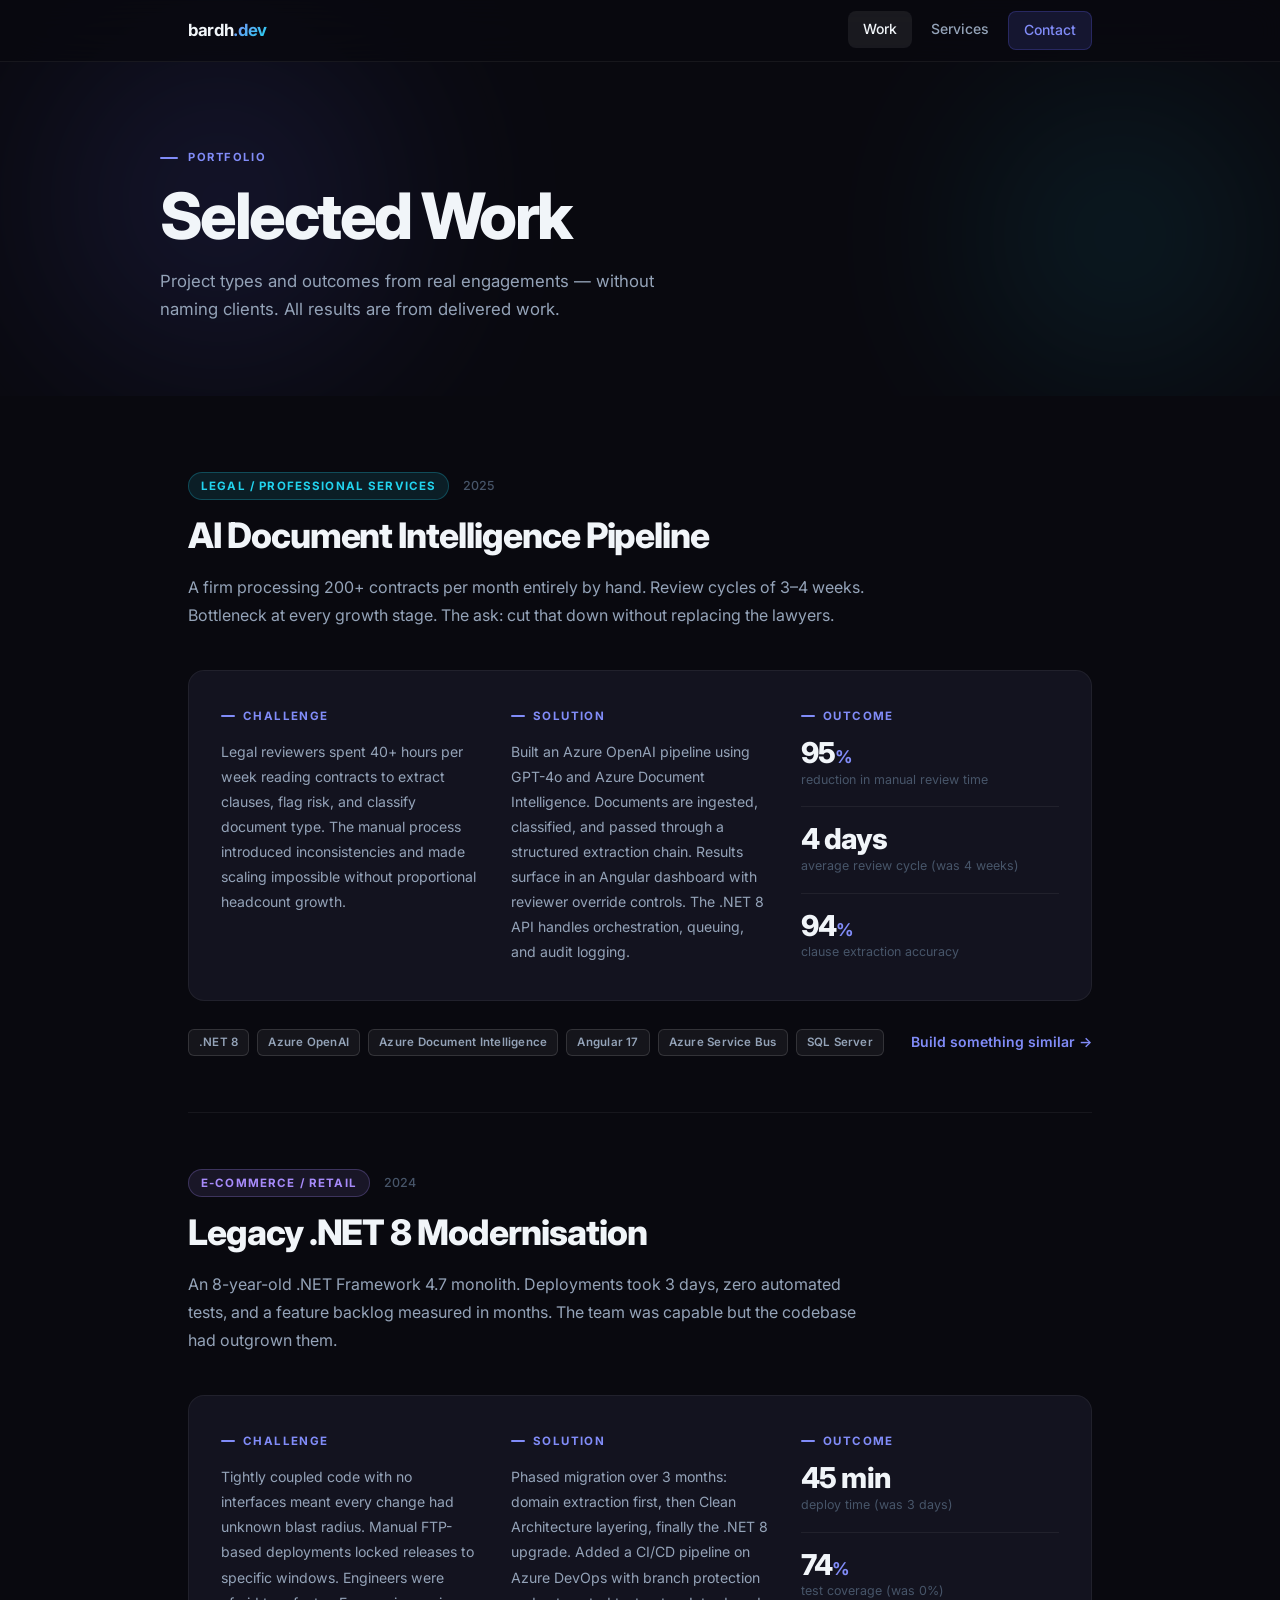
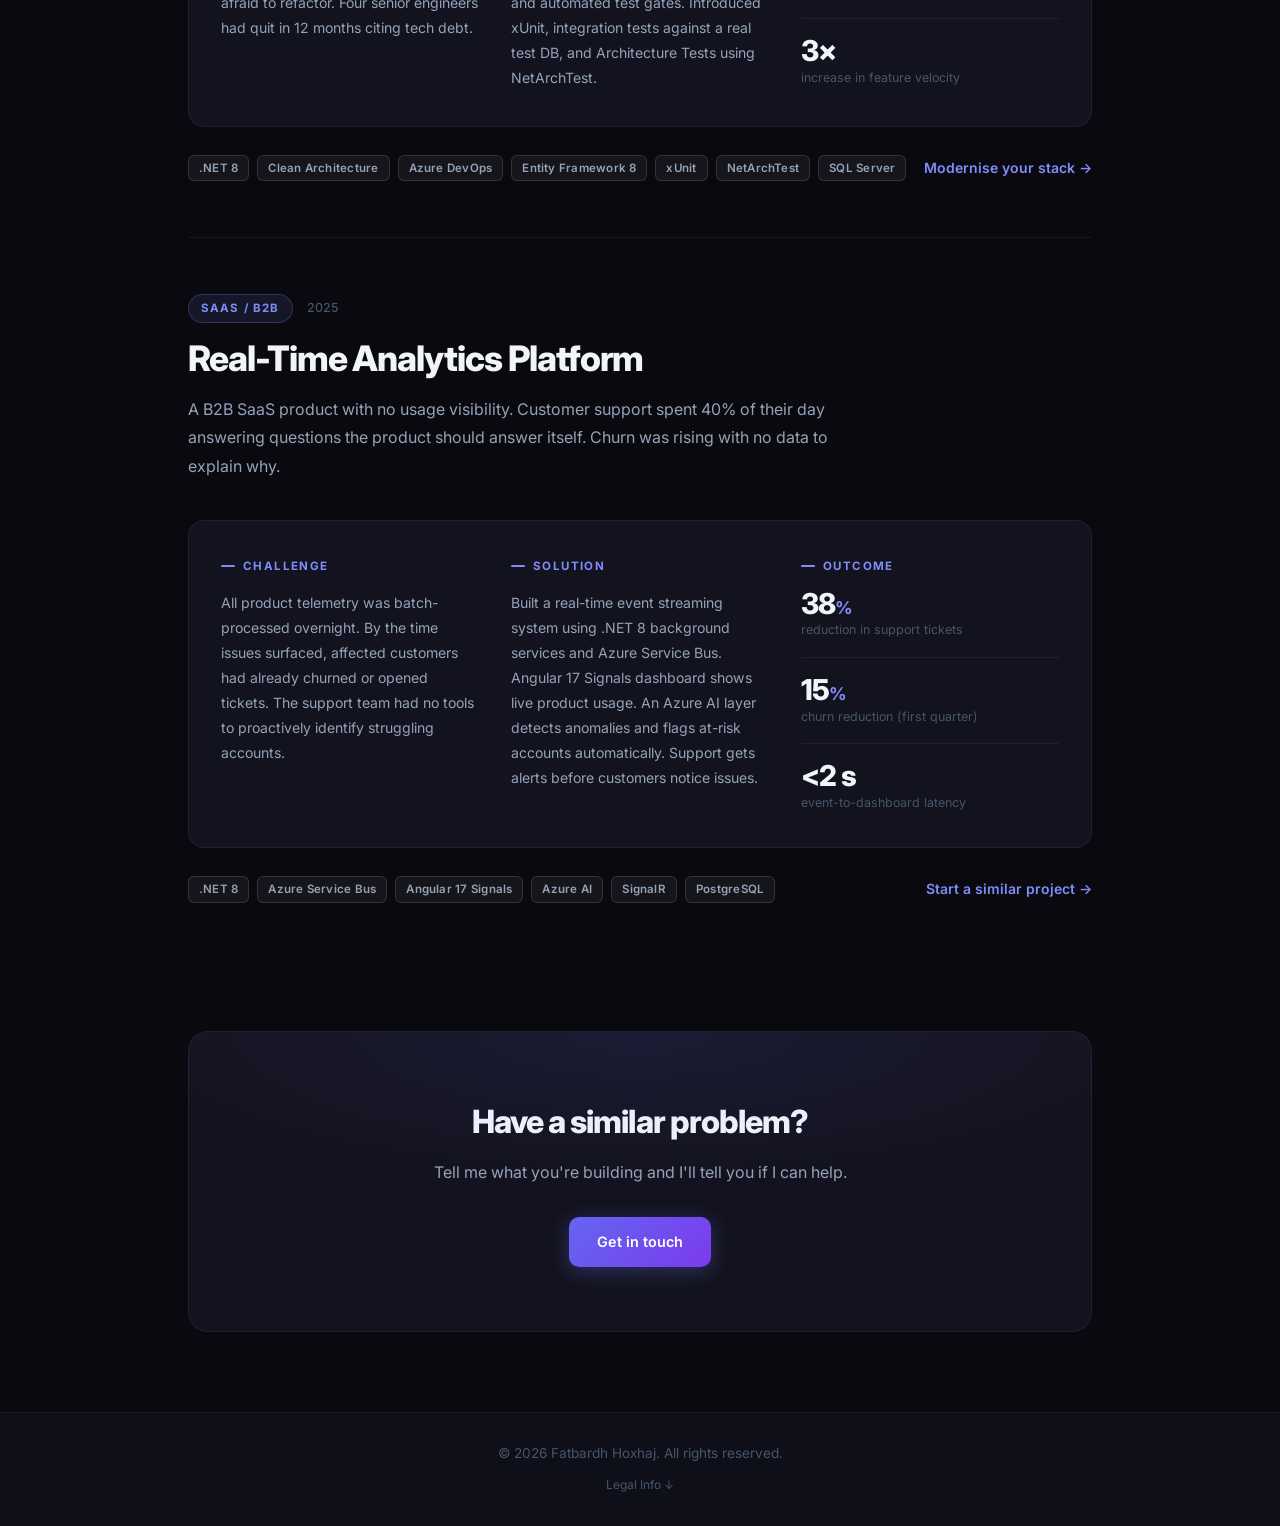
==== work.html @ 4c9f578d "new v" ====
<!DOCTYPE html>
<html lang="en">
<head>
    <meta charset="UTF-8">
    <meta name="viewport" content="width=device-width, initial-scale=1.0">
    <title>Selected Work | Bardh DEV</title>
    <meta name="description" content="Case studies — AI pipelines, .NET modernisation, and real-time analytics platforms built by Bardh Hoxhaj.">
    <link rel="preconnect" href="https://fonts.googleapis.com">
    <link rel="preconnect" href="https://fonts.gstatic.com" crossorigin>
    <link href="https://fonts.googleapis.com/css2?family=Inter:wght@400;500;600;700;800&display=swap" rel="stylesheet">
    <link rel="stylesheet" href="style.css">
    <link rel="stylesheet" href="work.css">
    <link href="https://unpkg.com/aos@2.3.1/dist/aos.css" rel="stylesheet">
</head>
<body>

    <!-- Navigation -->
    <nav>
        <div class="nav-inner">
            <a href="/" class="nav-brand">bardh<span>.dev</span></a>
            <ul>
                <li><a href="work.html" class="nav-active">Work</a></li>
                <li><a href="/#services">Services</a></li>
                <li><a href="/#contact" class="nav-cta">Contact</a></li>
            </ul>
        </div>
    </nav>

    <!-- Page Hero -->
    <header class="work-hero">
        <div class="hero-bg">
            <div class="orb orb-1"></div>
            <div class="orb orb-2"></div>
        </div>
        <div class="work-hero-content" data-aos="fade-up" data-aos-duration="800">
            <div class="section-label">Portfolio</div>
            <h1>Selected Work</h1>
            <p>Project types and outcomes from real engagements — without naming clients. All results are from delivered work.</p>
        </div>
    </header>

    <main class="work-main">

        <!-- Case Study 1: AI Document Intelligence -->
        <article class="case-study" data-aos="fade-up">
            <div class="cs-header">
                <div class="cs-meta">
                    <span class="cs-industry" style="--ind-color:#22d3ee">Legal / Professional Services</span>
                    <span class="cs-year">2025</span>
                </div>
                <h2>AI Document Intelligence Pipeline</h2>
                <p class="cs-intro">A firm processing 200+ contracts per month entirely by hand. Review cycles of 3–4 weeks. Bottleneck at every growth stage. The ask: cut that down without replacing the lawyers.</p>
            </div>

            <div class="cs-cols">
                <div class="cs-col">
                    <h3>Challenge</h3>
                    <p>Legal reviewers spent 40+ hours per week reading contracts to extract clauses, flag risk, and classify document type. The manual process introduced inconsistencies and made scaling impossible without proportional headcount growth.</p>
                </div>
                <div class="cs-col">
                    <h3>Solution</h3>
                    <p>Built an Azure OpenAI pipeline using GPT-4o and Azure Document Intelligence. Documents are ingested, classified, and passed through a structured extraction chain. Results surface in an Angular dashboard with reviewer override controls. The .NET 8 API handles orchestration, queuing, and audit logging.</p>
                </div>
                <div class="cs-col">
                    <h3>Outcome</h3>
                    <ul class="cs-metrics">
                        <li>
                            <span class="metric-num">95<span class="metric-unit">%</span></span>
                            <span class="metric-label">reduction in manual review time</span>
                        </li>
                        <li>
                            <span class="metric-num">4 days</span>
                            <span class="metric-label">average review cycle (was 4 weeks)</span>
                        </li>
                        <li>
                            <span class="metric-num">94<span class="metric-unit">%</span></span>
                            <span class="metric-label">clause extraction accuracy</span>
                        </li>
                    </ul>
                </div>
            </div>

            <div class="cs-footer">
                <div class="cs-stack">
                    <span class="stack-tag">.NET 8</span>
                    <span class="stack-tag">Azure OpenAI</span>
                    <span class="stack-tag">Azure Document Intelligence</span>
                    <span class="stack-tag">Angular 17</span>
                    <span class="stack-tag">Azure Service Bus</span>
                    <span class="stack-tag">SQL Server</span>
                </div>
                <a href="/#contact" class="cs-cta">Build something similar →</a>
            </div>
        </article>

        <div class="cs-divider"></div>

        <!-- Case Study 2: .NET Modernisation -->
        <article class="case-study" data-aos="fade-up">
            <div class="cs-header">
                <div class="cs-meta">
                    <span class="cs-industry" style="--ind-color:#a78bfa">E-commerce / Retail</span>
                    <span class="cs-year">2024</span>
                </div>
                <h2>Legacy .NET 8 Modernisation</h2>
                <p class="cs-intro">An 8-year-old .NET Framework 4.7 monolith. Deployments took 3 days, zero automated tests, and a feature backlog measured in months. The team was capable but the codebase had outgrown them.</p>
            </div>

            <div class="cs-cols">
                <div class="cs-col">
                    <h3>Challenge</h3>
                    <p>Tightly coupled code with no interfaces meant every change had unknown blast radius. Manual FTP-based deployments locked releases to specific windows. Engineers were afraid to refactor. Four senior engineers had quit in 12 months citing tech debt.</p>
                </div>
                <div class="cs-col">
                    <h3>Solution</h3>
                    <p>Phased migration over 3 months: domain extraction first, then Clean Architecture layering, finally the .NET 8 upgrade. Added a CI/CD pipeline on Azure DevOps with branch protection and automated test gates. Introduced xUnit, integration tests against a real test DB, and Architecture Tests using NetArchTest.</p>
                </div>
                <div class="cs-col">
                    <h3>Outcome</h3>
                    <ul class="cs-metrics">
                        <li>
                            <span class="metric-num">45 min</span>
                            <span class="metric-label">deploy time (was 3 days)</span>
                        </li>
                        <li>
                            <span class="metric-num">74<span class="metric-unit">%</span></span>
                            <span class="metric-label">test coverage (was 0%)</span>
                        </li>
                        <li>
                            <span class="metric-num">3×</span>
                            <span class="metric-label">increase in feature velocity</span>
                        </li>
                    </ul>
                </div>
            </div>

            <div class="cs-footer">
                <div class="cs-stack">
                    <span class="stack-tag">.NET 8</span>
                    <span class="stack-tag">Clean Architecture</span>
                    <span class="stack-tag">Azure DevOps</span>
                    <span class="stack-tag">Entity Framework 8</span>
                    <span class="stack-tag">xUnit</span>
                    <span class="stack-tag">NetArchTest</span>
                    <span class="stack-tag">SQL Server</span>
                </div>
                <a href="/#contact" class="cs-cta">Modernise your stack →</a>
            </div>
        </article>

        <div class="cs-divider"></div>

        <!-- Case Study 3: Real-Time Analytics -->
        <article class="case-study" data-aos="fade-up">
            <div class="cs-header">
                <div class="cs-meta">
                    <span class="cs-industry" style="--ind-color:#818cf8">SaaS / B2B</span>
                    <span class="cs-year">2025</span>
                </div>
                <h2>Real-Time Analytics Platform</h2>
                <p class="cs-intro">A B2B SaaS product with no usage visibility. Customer support spent 40% of their day answering questions the product should answer itself. Churn was rising with no data to explain why.</p>
            </div>

            <div class="cs-cols">
                <div class="cs-col">
                    <h3>Challenge</h3>
                    <p>All product telemetry was batch-processed overnight. By the time issues surfaced, affected customers had already churned or opened tickets. The support team had no tools to proactively identify struggling accounts.</p>
                </div>
                <div class="cs-col">
                    <h3>Solution</h3>
                    <p>Built a real-time event streaming system using .NET 8 background services and Azure Service Bus. Angular 17 Signals dashboard shows live product usage. An Azure AI layer detects anomalies and flags at-risk accounts automatically. Support gets alerts before customers notice issues.</p>
                </div>
                <div class="cs-col">
                    <h3>Outcome</h3>
                    <ul class="cs-metrics">
                        <li>
                            <span class="metric-num">38<span class="metric-unit">%</span></span>
                            <span class="metric-label">reduction in support tickets</span>
                        </li>
                        <li>
                            <span class="metric-num">15<span class="metric-unit">%</span></span>
                            <span class="metric-label">churn reduction (first quarter)</span>
                        </li>
                        <li>
                            <span class="metric-num">&lt;2 s</span>
                            <span class="metric-label">event-to-dashboard latency</span>
                        </li>
                    </ul>
                </div>
            </div>

            <div class="cs-footer">
                <div class="cs-stack">
                    <span class="stack-tag">.NET 8</span>
                    <span class="stack-tag">Azure Service Bus</span>
                    <span class="stack-tag">Angular 17 Signals</span>
                    <span class="stack-tag">Azure AI</span>
                    <span class="stack-tag">SignalR</span>
                    <span class="stack-tag">PostgreSQL</span>
                </div>
                <a href="/#contact" class="cs-cta">Start a similar project →</a>
            </div>
        </article>

        <!-- CTA -->
        <div class="work-cta-block" data-aos="fade-up">
            <h2>Have a similar problem?</h2>
            <p>Tell me what you're building and I'll tell you if I can help.</p>
            <a href="/#contact" class="btn btn-primary">Get in touch</a>
        </div>

    </main>

    <!-- Footer -->
    <footer>
        <p>© 2026 Fatbardh Hoxhaj. All rights reserved.</p>
        <details class="legal-details">
            <summary>Legal Info ↓</summary>
            <div class="business-info">
                <p><strong>NIPT:</strong> M61316013C &nbsp;·&nbsp; <strong>Subjekti:</strong> Fatbardh Hoxhaj</p>
                <p>Rruga Prokop Mima, Ndërtesa 45, Shkalla A, Kati 8, Ap. 1A, 1019 Tiranë</p>
                <p><a href="mailto:fatbardh.hoxhaj@outlook.com">fatbardh.hoxhaj@outlook.com</a></p>
            </div>
        </details>
    </footer>

    <button id="backToTop" title="Back to Top">↑</button>

    <script src="https://unpkg.com/aos@2.3.1/dist/aos.js"></script>
    <script>AOS.init({ duration: 750, once: true, offset: 60 });</script>
    <script src="script.js"></script>
</body>
</html>
---- style.css ----
/* ─── Variables ─────────────────────────────────────────────────────────── */
:root {
    --bg:            #09090f;
    --surface:       #0f0f1a;
    --card:          #13131f;
    --card-hover:    #1a1a2e;
    --border:        rgba(255, 255, 255, 0.06);
    --border-hover:  rgba(255, 255, 255, 0.13);

    --accent:        #6366f1;
    --accent-light:  #818cf8;
    --cyan:          #22d3ee;
    --violet:        #a78bfa;
    --green:         #4ade80;

    --text:          #f1f5f9;
    --text-muted:    #94a3b8;
    --text-faint:    #475569;

    --nav-h:         62px;
    --radius:        16px;
    --radius-sm:     10px;
    --max-w:         960px;
}

/* ─── Reset & Base ───────────────────────────────────────────────────────── */
*, *::before, *::after { box-sizing: border-box; margin: 0; padding: 0; }

html { scroll-behavior: smooth; }

body {
    font-family: 'Inter', system-ui, -apple-system, sans-serif;
    background: var(--bg);
    color: var(--text);
    -webkit-font-smoothing: antialiased;
    line-height: 1.6;
}

/* ─── Navigation ─────────────────────────────────────────────────────────── */
nav {
    position: fixed;
    top: 0;
    inset-inline: 0;
    height: var(--nav-h);
    z-index: 1000;
    background: rgba(9, 9, 15, 0.75);
    backdrop-filter: blur(18px);
    -webkit-backdrop-filter: blur(18px);
    border-bottom: 1px solid var(--border);
}

.nav-inner {
    max-width: var(--max-w);
    margin: 0 auto;
    height: 100%;
    padding: 0 28px;
    display: flex;
    align-items: center;
    justify-content: space-between;
}

.nav-brand {
    font-size: 1.05rem;
    font-weight: 700;
    color: var(--text);
    text-decoration: none;
    letter-spacing: -0.02em;
}

.nav-brand span {
    background: linear-gradient(135deg, var(--accent-light), var(--cyan));
    -webkit-background-clip: text;
    -webkit-text-fill-color: transparent;
    background-clip: text;
}

nav ul {
    list-style: none;
    display: flex;
    gap: 4px;
}

nav ul li a {
    color: var(--text-muted);
    text-decoration: none;
    font-size: 0.875rem;
    font-weight: 500;
    padding: 7px 15px;
    border-radius: 8px;
    transition: color 0.2s, background 0.2s;
    display: block;
}

nav ul li a:hover {
    color: var(--text);
    background: rgba(255, 255, 255, 0.07);
}

.nav-cta {
    background: rgba(99, 102, 241, 0.15) !important;
    color: var(--accent-light) !important;
    border: 1px solid rgba(99, 102, 241, 0.25);
}

.nav-cta:hover {
    background: rgba(99, 102, 241, 0.25) !important;
    color: #fff !important;
}

/* ─── Hero ───────────────────────────────────────────────────────────────── */
#hero {
    position: relative;
    min-height: 100vh;
    display: flex;
    flex-direction: column;
    justify-content: center;
    align-items: center;
    text-align: center;
    overflow: hidden;
    padding: 0 24px;
}

.hero-bg {
    position: absolute;
    inset: 0;
    pointer-events: none;
    overflow: hidden;
}

.orb {
    position: absolute;
    border-radius: 50%;
    filter: blur(90px);
    opacity: 0.3;
}

.orb-1 {
    width: 560px;
    height: 560px;
    background: radial-gradient(circle, #6366f1, transparent 65%);
    top: -140px;
    left: -120px;
    animation: floatA 22s ease-in-out infinite;
}

.orb-2 {
    width: 440px;
    height: 440px;
    background: radial-gradient(circle, #22d3ee, transparent 65%);
    bottom: -100px;
    right: -100px;
    animation: floatB 26s ease-in-out infinite;
}

.orb-3 {
    width: 340px;
    height: 340px;
    background: radial-gradient(circle, #a78bfa, transparent 65%);
    top: 50%;
    left: 50%;
    translate: -50% -50%;
    animation: floatC 18s ease-in-out infinite;
}

@keyframes floatA {
    0%, 100% { transform: translate(0, 0); }
    40%       { transform: translate(40px, -50px); }
    70%       { transform: translate(-30px, 30px); }
}

@keyframes floatB {
    0%, 100% { transform: translate(0, 0); }
    35%       { transform: translate(-40px, -30px); }
    70%       { transform: translate(30px, 40px); }
}

@keyframes floatC {
    0%, 100% { transform: translate(-50%, -50%) scale(1); }
    50%       { transform: translate(-50%, -50%) scale(1.15); }
}

/* subtle dot-grid texture over hero */
#hero::after {
    content: '';
    position: absolute;
    inset: 0;
    background-image: radial-gradient(rgba(255,255,255,0.04) 1px, transparent 1px);
    background-size: 28px 28px;
    pointer-events: none;
}

.hero-content {
    position: relative;
    z-index: 2;
    display: flex;
    flex-direction: column;
    align-items: center;
}

.hero-chip {
    display: inline-flex;
    align-items: center;
    gap: 8px;
    background: rgba(99, 102, 241, 0.1);
    border: 1px solid rgba(99, 102, 241, 0.28);
    color: var(--accent-light);
    font-size: 0.78rem;
    font-weight: 600;
    padding: 5px 16px;
    border-radius: 100px;
    margin-bottom: 30px;
    letter-spacing: 0.03em;
    text-transform: uppercase;
}

.chip-dot {
    width: 7px;
    height: 7px;
    background: var(--green);
    border-radius: 50%;
    box-shadow: 0 0 0 3px rgba(74, 222, 128, 0.25);
    animation: pulse-dot 2.5s ease-in-out infinite;
    flex-shrink: 0;
}

@keyframes pulse-dot {
    0%, 100% { box-shadow: 0 0 0 3px rgba(74, 222, 128, 0.25); }
    50%       { box-shadow: 0 0 0 7px rgba(74, 222, 128, 0.08); }
}

#hero h1 {
    font-size: clamp(3rem, 8vw, 5.5rem);
    font-weight: 800;
    line-height: 1.05;
    letter-spacing: -0.04em;
    color: var(--text);
    margin-bottom: 18px;
}

.gradient-text {
    background: linear-gradient(135deg, #818cf8 20%, #22d3ee 60%, #a78bfa 100%);
    -webkit-background-clip: text;
    -webkit-text-fill-color: transparent;
    background-clip: text;
}

.hero-typing {
    font-size: clamp(1.1rem, 3vw, 1.45rem);
    color: var(--text-muted);
    font-weight: 400;
    margin-bottom: 38px;
}

#typing-text {
    color: var(--cyan);
    font-weight: 600;
}

.cursor {
    display: inline-block;
    color: var(--cyan);
    font-weight: 300;
    animation: blink 0.7s step-end infinite;
    margin-left: 1px;
}

@keyframes blink {
    0%, 100% { opacity: 1; }
    50%       { opacity: 0; }
}

.hero-actions {
    display: flex;
    gap: 12px;
    flex-wrap: wrap;
    justify-content: center;
}

/* ─── Buttons ────────────────────────────────────────────────────────────── */
.btn {
    display: inline-flex;
    align-items: center;
    gap: 6px;
    padding: 13px 28px;
    border-radius: var(--radius-sm);
    font-size: 0.9rem;
    font-weight: 600;
    text-decoration: none;
    transition: transform 0.2s, box-shadow 0.2s, background 0.2s;
    cursor: pointer;
    border: none;
    font-family: inherit;
}

.btn-primary {
    background: linear-gradient(135deg, var(--accent), #7c3aed);
    color: #fff;
    box-shadow: 0 4px 20px rgba(99, 102, 241, 0.35);
}

.btn-primary:hover {
    transform: translateY(-2px);
    box-shadow: 0 8px 30px rgba(99, 102, 241, 0.55);
}

.btn-ghost {
    background: rgba(255, 255, 255, 0.06);
    color: var(--text-muted);
    border: 1px solid var(--border-hover);
}

.btn-ghost:hover {
    background: rgba(255, 255, 255, 0.1);
    color: var(--text);
    transform: translateY(-2px);
}

/* ─── Scroll indicator ───────────────────────────────────────────────────── */
.scroll-indicator {
    position: absolute;
    bottom: 32px;
    left: 50%;
    translate: -50% 0;
    z-index: 2;
    color: var(--text-faint);
    animation: bobDown 2s ease-in-out infinite;
    opacity: 0.6;
}

@keyframes bobDown {
    0%, 100% { transform: translateY(0); }
    50%       { transform: translateY(6px); }
}

/* ─── Main layout ────────────────────────────────────────────────────────── */
main {
    max-width: var(--max-w);
    margin: 0 auto;
    padding: 88px 28px 60px;
}

section {
    margin-bottom: 88px;
}

/* ─── Section headings ───────────────────────────────────────────────────── */
.section-label {
    display: inline-flex;
    align-items: center;
    gap: 10px;
    font-size: 0.7rem;
    font-weight: 700;
    text-transform: uppercase;
    letter-spacing: 0.14em;
    color: var(--accent-light);
    margin-bottom: 14px;
}

.section-label::before {
    content: '';
    width: 18px;
    height: 2px;
    background: var(--accent-light);
    border-radius: 2px;
    flex-shrink: 0;
}

.section-label.centered {
    justify-content: center;
}

.section-label.centered::before { display: none; }

.section-title {
    font-size: clamp(1.7rem, 4vw, 2.4rem);
    font-weight: 800;
    letter-spacing: -0.03em;
    color: var(--text);
    line-height: 1.15;
    margin-bottom: 10px;
}

.section-title.centered { text-align: center; }

.section-sub {
    color: var(--text-muted);
    font-size: 1rem;
    margin-bottom: 40px;
    line-height: 1.65;
}

/* ─── Blog grid ──────────────────────────────────────────────────────────── */
.blog-grid {
    display: grid;
    grid-template-columns: repeat(auto-fit, minmax(275px, 1fr));
    gap: 20px;
}

.blog-card {
    background: var(--card);
    border: 1px solid var(--border);
    border-radius: var(--radius);
    padding: 26px;
    position: relative;
    overflow: hidden;
    transition: transform 0.25s, border-color 0.25s, box-shadow 0.25s;
}

/* coloured top bar, revealed on hover */
.blog-card::before {
    content: '';
    position: absolute;
    top: 0;
    left: 0;
    right: 0;
    height: 2px;
    background: var(--card-accent, linear-gradient(90deg, var(--accent), var(--cyan)));
    opacity: 0;
    transition: opacity 0.25s;
}

.blog-card:hover {
    transform: translateY(-6px);
    border-color: var(--border-hover);
    box-shadow: 0 24px 56px rgba(0, 0, 0, 0.45);
}

.blog-card:hover::before { opacity: 1; }

.blog-meta {
    display: flex;
    align-items: center;
    gap: 10px;
    margin-bottom: 14px;
}

/* tag base */
.blog-tag {
    display: inline-flex;
    align-items: center;
    padding: 3px 12px;
    border-radius: 100px;
    font-size: 0.68rem;
    font-weight: 700;
    text-transform: uppercase;
    letter-spacing: 0.06em;
    border: 1px solid transparent;
}

.tag-ai {
    background: rgba(34, 211, 238, 0.1);
    color: #22d3ee;
    border-color: rgba(34, 211, 238, 0.22);
}

.tag-angular {
    background: rgba(248, 113, 113, 0.1);
    color: #f87171;
    border-color: rgba(248, 113, 113, 0.22);
}

.tag-dotnet {
    background: rgba(167, 139, 250, 0.1);
    color: #a78bfa;
    border-color: rgba(167, 139, 250, 0.22);
}

.blog-date {
    color: var(--text-faint);
    font-size: 0.8rem;
}

.blog-card h3 {
    font-size: 1rem;
    font-weight: 600;
    line-height: 1.5;
    letter-spacing: -0.01em;
    margin-bottom: 10px;
}

.blog-card h3 a {
    color: var(--text);
    text-decoration: none;
    transition: color 0.2s;
}

.blog-card h3 a:hover { color: var(--cyan); }

.blog-card > p {
    color: var(--text-muted);
    font-size: 0.875rem;
    line-height: 1.7;
    margin-bottom: 20px;
}

.read-more {
    color: var(--accent-light);
    font-size: 0.85rem;
    font-weight: 600;
    text-decoration: none;
    display: inline-flex;
    align-items: center;
    gap: 5px;
    transition: color 0.2s, gap 0.2s;
}

.read-more:hover {
    color: var(--cyan);
    gap: 9px;
}

/* ─── Contact ────────────────────────────────────────────────────────────── */
.contact-card {
    position: relative;
    text-align: center;
    background: var(--card);
    border: 1px solid var(--border);
    border-radius: 22px;
    padding: 72px 48px;
    overflow: hidden;
}

.contact-glow {
    position: absolute;
    inset: 0;
    background: radial-gradient(ellipse 70% 60% at 50% -10%, rgba(99, 102, 241, 0.12), transparent);
    pointer-events: none;
}

.contact-sub {
    color: var(--text-muted);
    font-size: 1.05rem;
    line-height: 1.75;
    margin-bottom: 36px;
}

.contact-actions {
    display: flex;
    gap: 12px;
    justify-content: center;
    flex-wrap: wrap;
}

/* ─── Back to top ────────────────────────────────────────────────────────── */
#backToTop {
    display: none;
    position: fixed;
    bottom: 28px;
    right: 28px;
    z-index: 200;
    width: 46px;
    height: 46px;
    background: var(--accent);
    color: #fff;
    border: none;
    outline: none;
    border-radius: 50%;
    font-size: 18px;
    cursor: pointer;
    box-shadow: 0 4px 20px rgba(99, 102, 241, 0.45);
    transition: transform 0.2s, box-shadow 0.2s, background 0.2s;
    font-family: inherit;
}

#backToTop:hover {
    transform: translateY(-3px);
    box-shadow: 0 8px 28px rgba(99, 102, 241, 0.65);
    background: var(--accent-light);
}

/* ─── Footer ─────────────────────────────────────────────────────────────── */
footer {
    background: var(--surface);
    border-top: 1px solid var(--border);
    text-align: center;
    padding: 30px 24px;
    font-size: 0.85rem;
    color: var(--text-faint);
}

footer p { margin-bottom: 6px; }

.legal-details { margin-top: 10px; }

.legal-details summary {
    cursor: pointer;
    color: var(--text-faint);
    font-size: 0.75rem;
    list-style: none;
    outline: none;
    display: inline-block;
    transition: color 0.2s;
    user-select: none;
}

.legal-details summary::-webkit-details-marker { display: none; }
.legal-details summary:hover { color: var(--accent-light); }

.legal-details .business-info {
    margin-top: 10px;
    font-size: 0.74rem;
    color: var(--text-faint);
    line-height: 1.9;
}

.legal-details .business-info a {
    color: var(--text-faint);
    text-decoration: none;
}

.legal-details .business-info a:hover { color: var(--cyan); }

/* ─── Services ───────────────────────────────────────────────────────────── */
.services-grid {
    display: grid;
    grid-template-columns: repeat(3, 1fr);
    gap: 20px;
}

.service-card {
    background: var(--card);
    border: 1px solid var(--border);
    border-radius: var(--radius);
    padding: 32px 26px;
    position: relative;
    display: flex;
    flex-direction: column;
    overflow: hidden;
    transition: transform 0.25s, box-shadow 0.25s, border-color 0.25s;
}

.service-card:hover {
    transform: translateY(-5px);
    box-shadow: 0 24px 56px rgba(0, 0, 0, 0.45);
    border-color: var(--border-hover);
}

/* coloured top bar per card */
.service-top-bar {
    position: absolute;
    top: 0; left: 0; right: 0;
    height: 3px;
    background: var(--service-bar, linear-gradient(90deg, var(--accent), var(--cyan)));
}

/* featured card — gradient border */
.service-card.featured {
    background:
        linear-gradient(var(--card), var(--card)) padding-box,
        linear-gradient(135deg, var(--accent), var(--cyan)) border-box;
    border: 1px solid transparent;
}

.service-card.featured:hover {
    box-shadow: 0 24px 56px rgba(99, 102, 241, 0.2);
}

.featured-bar {
    background: linear-gradient(90deg, var(--accent), var(--cyan)) !important;
}

.service-featured-badge {
    position: absolute;
    top: 18px;
    right: 18px;
    background: linear-gradient(135deg, var(--accent), #7c3aed);
    color: #fff;
    font-size: 0.62rem;
    font-weight: 700;
    text-transform: uppercase;
    letter-spacing: 0.09em;
    padding: 3px 10px;
    border-radius: 100px;
}

.service-icon {
    width: 46px;
    height: 46px;
    border-radius: 12px;
    display: flex;
    align-items: center;
    justify-content: center;
    margin-bottom: 18px;
    background: var(--icon-bg, rgba(99, 102, 241, 0.1));
    color: var(--icon-color, var(--accent-light));
    flex-shrink: 0;
}

.service-icon svg { width: 22px; height: 22px; }

.service-format {
    font-size: 0.68rem;
    font-weight: 700;
    text-transform: uppercase;
    letter-spacing: 0.12em;
    color: var(--text-faint);
    margin-bottom: 10px;
}

.service-card h3 {
    font-size: 1.15rem;
    font-weight: 700;
    letter-spacing: -0.02em;
    color: var(--text);
    margin-bottom: 12px;
}

.service-card > p {
    color: var(--text-muted);
    font-size: 0.875rem;
    line-height: 1.72;
    margin-bottom: 22px;
}

.service-includes {
    list-style: none;
    padding: 0;
    margin: 0 0 26px;
    flex: 1;
}

.service-includes li {
    font-size: 0.84rem;
    color: var(--text-muted);
    padding: 7px 0;
    border-bottom: 1px solid var(--border);
    display: flex;
    align-items: center;
    gap: 9px;
}

.service-includes li:last-child { border-bottom: none; }

.service-includes li::before {
    content: '✓';
    color: var(--green);
    font-weight: 800;
    font-size: 0.72rem;
    flex-shrink: 0;
}

.service-cta {
    color: var(--accent-light);
    font-size: 0.875rem;
    font-weight: 600;
    text-decoration: none;
    display: inline-flex;
    align-items: center;
    gap: 5px;
    margin-top: auto;
    transition: color 0.2s, gap 0.2s;
}

.service-cta:hover { color: var(--cyan); gap: 9px; }

/* ─── Contact Form ───────────────────────────────────────────────────────── */
.contact-form {
    max-width: 560px;
    margin: 0 auto;
    text-align: left;
}

.form-row {
    display: grid;
    grid-template-columns: 1fr 1fr;
    gap: 16px;
}

.form-group {
    display: flex;
    flex-direction: column;
    gap: 7px;
    margin-bottom: 16px;
}

.form-group label {
    font-size: 0.8rem;
    font-weight: 600;
    color: var(--text-muted);
    letter-spacing: 0.02em;
}

.form-group input,
.form-group textarea {
    background: rgba(255, 255, 255, 0.04);
    border: 1px solid var(--border-hover);
    border-radius: var(--radius-sm);
    padding: 12px 16px;
    color: var(--text);
    font-family: inherit;
    font-size: 0.9rem;
    outline: none;
    transition: border-color 0.2s, box-shadow 0.2s, background 0.2s;
    width: 100%;
}

.form-group input:focus,
.form-group textarea:focus {
    border-color: var(--accent);
    background: rgba(99, 102, 241, 0.05);
    box-shadow: 0 0 0 3px rgba(99, 102, 241, 0.14);
}

.form-group input::placeholder,
.form-group textarea::placeholder { color: var(--text-faint); }

.form-group textarea {
    resize: vertical;
    min-height: 130px;
    line-height: 1.65;
}

.form-submit {
    width: 100%;
    justify-content: center;
    margin-top: 6px;
    gap: 8px;
}

.form-note {
    text-align: center;
    font-size: 0.82rem;
    margin-top: 14px;
    color: var(--green);
}

.form-note.error { color: #f87171; }

/* ─── Responsive ─────────────────────────────────────────────────────────── */
@media (max-width: 900px) {
    .services-grid { grid-template-columns: 1fr; }
}

@media (max-width: 768px) {
    .nav-inner { padding: 0 20px; }

    main { padding: 72px 20px 48px; }

    section { margin-bottom: 64px; }

    .contact-card { padding: 48px 24px; }

    .blog-grid { grid-template-columns: 1fr; }
}

@media (max-width: 480px) {
    #hero h1 { letter-spacing: -0.03em; }

    .hero-actions {
        flex-direction: column;
        align-items: stretch;
        width: 100%;
        max-width: 300px;
    }

    .btn { justify-content: center; }

    .form-row { grid-template-columns: 1fr; }

    .orb-1 { width: 300px; height: 300px; }
    .orb-2 { width: 240px; height: 240px; }
    .orb-3 { width: 200px; height: 200px; }
}
---- work.css ----
/* ─── Work / Case Studies page ───────────────────────────────────────────── */

/* active nav link */
.nav-active {
    color: var(--text) !important;
    background: rgba(255, 255, 255, 0.07) !important;
}

/* ─── Page hero ──────────────────────────────────────────────────────────── */
.work-hero {
    position: relative;
    min-height: 44vh;
    display: flex;
    align-items: flex-end;
    overflow: hidden;
    padding: 0 28px 72px;
}

.work-hero .orb-1 { opacity: 0.18; top: -80px; left: -60px; }
.work-hero .orb-2 { opacity: 0.14; bottom: -60px; right: -60px; }

.work-hero-content {
    position: relative;
    z-index: 2;
    max-width: var(--max-w);
    margin: 0 auto;
    width: 100%;
    padding-top: var(--nav-h);
}

.work-hero-content h1 {
    font-size: clamp(2.4rem, 6vw, 4rem);
    font-weight: 800;
    letter-spacing: -0.04em;
    color: var(--text);
    margin-bottom: 16px;
    line-height: 1.1;
}

.work-hero-content > p {
    font-size: 1.05rem;
    color: var(--text-muted);
    max-width: 520px;
    line-height: 1.7;
}

/* ─── Main layout ────────────────────────────────────────────────────────── */
.work-main {
    max-width: var(--max-w);
    margin: 0 auto;
    padding: 20px 28px 80px;
}

/* ─── Case study ─────────────────────────────────────────────────────────── */
.case-study { padding: 56px 0; }

.cs-header { margin-bottom: 40px; }

.cs-meta {
    display: flex;
    align-items: center;
    gap: 14px;
    margin-bottom: 14px;
}

.cs-industry {
    display: inline-flex;
    align-items: center;
    gap: 7px;
    font-size: 0.72rem;
    font-weight: 700;
    text-transform: uppercase;
    letter-spacing: 0.1em;
    color: var(--ind-color, var(--accent-light));
    padding: 4px 12px;
    border-radius: 100px;
    background: color-mix(in srgb, var(--ind-color, var(--accent-light)) 10%, transparent);
    border: 1px solid color-mix(in srgb, var(--ind-color, var(--accent-light)) 25%, transparent);
}

.cs-year {
    font-size: 0.78rem;
    color: var(--text-faint);
    font-weight: 500;
}

.case-study h2 {
    font-size: clamp(1.6rem, 4vw, 2.2rem);
    font-weight: 800;
    letter-spacing: -0.03em;
    color: var(--text);
    margin-bottom: 16px;
    line-height: 1.2;
}

.cs-intro {
    font-size: 1rem;
    color: var(--text-muted);
    line-height: 1.78;
    max-width: 680px;
}

/* 3-column body */
.cs-cols {
    display: grid;
    grid-template-columns: repeat(3, 1fr);
    gap: 32px;
    background: var(--card);
    border: 1px solid var(--border);
    border-radius: var(--radius);
    padding: 36px 32px;
    margin-bottom: 28px;
}

.cs-col h3 {
    font-size: 0.72rem;
    font-weight: 700;
    text-transform: uppercase;
    letter-spacing: 0.12em;
    color: var(--accent-light);
    margin-bottom: 14px;
    display: flex;
    align-items: center;
    gap: 8px;
}

.cs-col h3::before {
    content: '';
    width: 14px;
    height: 2px;
    background: var(--accent-light);
    border-radius: 2px;
    flex-shrink: 0;
}

.cs-col p {
    font-size: 0.88rem;
    color: var(--text-muted);
    line-height: 1.78;
}

/* metrics */
.cs-metrics {
    list-style: none;
    padding: 0;
    margin: 0;
    display: flex;
    flex-direction: column;
    gap: 18px;
}

.cs-metrics li {
    display: flex;
    flex-direction: column;
    gap: 3px;
    padding-bottom: 18px;
    border-bottom: 1px solid var(--border);
}

.cs-metrics li:last-child { border-bottom: none; padding-bottom: 0; }

.metric-num {
    font-size: 1.8rem;
    font-weight: 800;
    letter-spacing: -0.03em;
    color: var(--text);
    line-height: 1;
}

.metric-unit {
    font-size: 1.1rem;
    font-weight: 700;
    color: var(--accent-light);
}

.metric-label {
    font-size: 0.78rem;
    color: var(--text-faint);
    line-height: 1.4;
}

/* footer row */
.cs-footer {
    display: flex;
    align-items: center;
    justify-content: space-between;
    flex-wrap: wrap;
    gap: 16px;
}

.cs-stack {
    display: flex;
    flex-wrap: wrap;
    gap: 8px;
}

.stack-tag {
    display: inline-flex;
    align-items: center;
    background: rgba(255, 255, 255, 0.05);
    border: 1px solid var(--border-hover);
    color: var(--text-muted);
    font-size: 0.72rem;
    font-weight: 600;
    padding: 3px 10px;
    border-radius: 6px;
    letter-spacing: 0.02em;
}

.cs-cta {
    color: var(--accent-light);
    font-size: 0.875rem;
    font-weight: 600;
    text-decoration: none;
    display: inline-flex;
    align-items: center;
    gap: 5px;
    white-space: nowrap;
    transition: color 0.2s, gap 0.2s;
    flex-shrink: 0;
}

.cs-cta:hover { color: var(--cyan); gap: 9px; }

.cs-divider {
    height: 1px;
    background: var(--border);
}

/* ─── Bottom CTA block ───────────────────────────────────────────────────── */
.work-cta-block {
    margin-top: 72px;
    text-align: center;
    background: var(--card);
    border: 1px solid var(--border);
    border-radius: 20px;
    padding: 64px 40px;
    position: relative;
    overflow: hidden;
}

.work-cta-block::before {
    content: '';
    position: absolute;
    inset: 0;
    background: radial-gradient(ellipse 60% 50% at 50% 0%, rgba(99, 102, 241, 0.1), transparent);
    pointer-events: none;
}

.work-cta-block h2 {
    font-size: clamp(1.5rem, 4vw, 2rem);
    font-weight: 800;
    letter-spacing: -0.03em;
    color: var(--text);
    margin-bottom: 12px;
}

.work-cta-block p {
    color: var(--text-muted);
    font-size: 1rem;
    margin-bottom: 32px;
    line-height: 1.65;
}

/* ─── Responsive ─────────────────────────────────────────────────────────── */
@media (max-width: 800px) {
    .cs-cols {
        grid-template-columns: 1fr;
        gap: 28px;
        padding: 28px 22px;
    }

    .work-cta-block { padding: 48px 24px; }
}

@media (max-width: 600px) {
    .work-hero { padding: 0 20px 56px; }

    .work-main { padding: 12px 20px 60px; }

    .cs-footer { flex-direction: column; align-items: flex-start; }

    .work-cta-block { margin-top: 48px; }
}
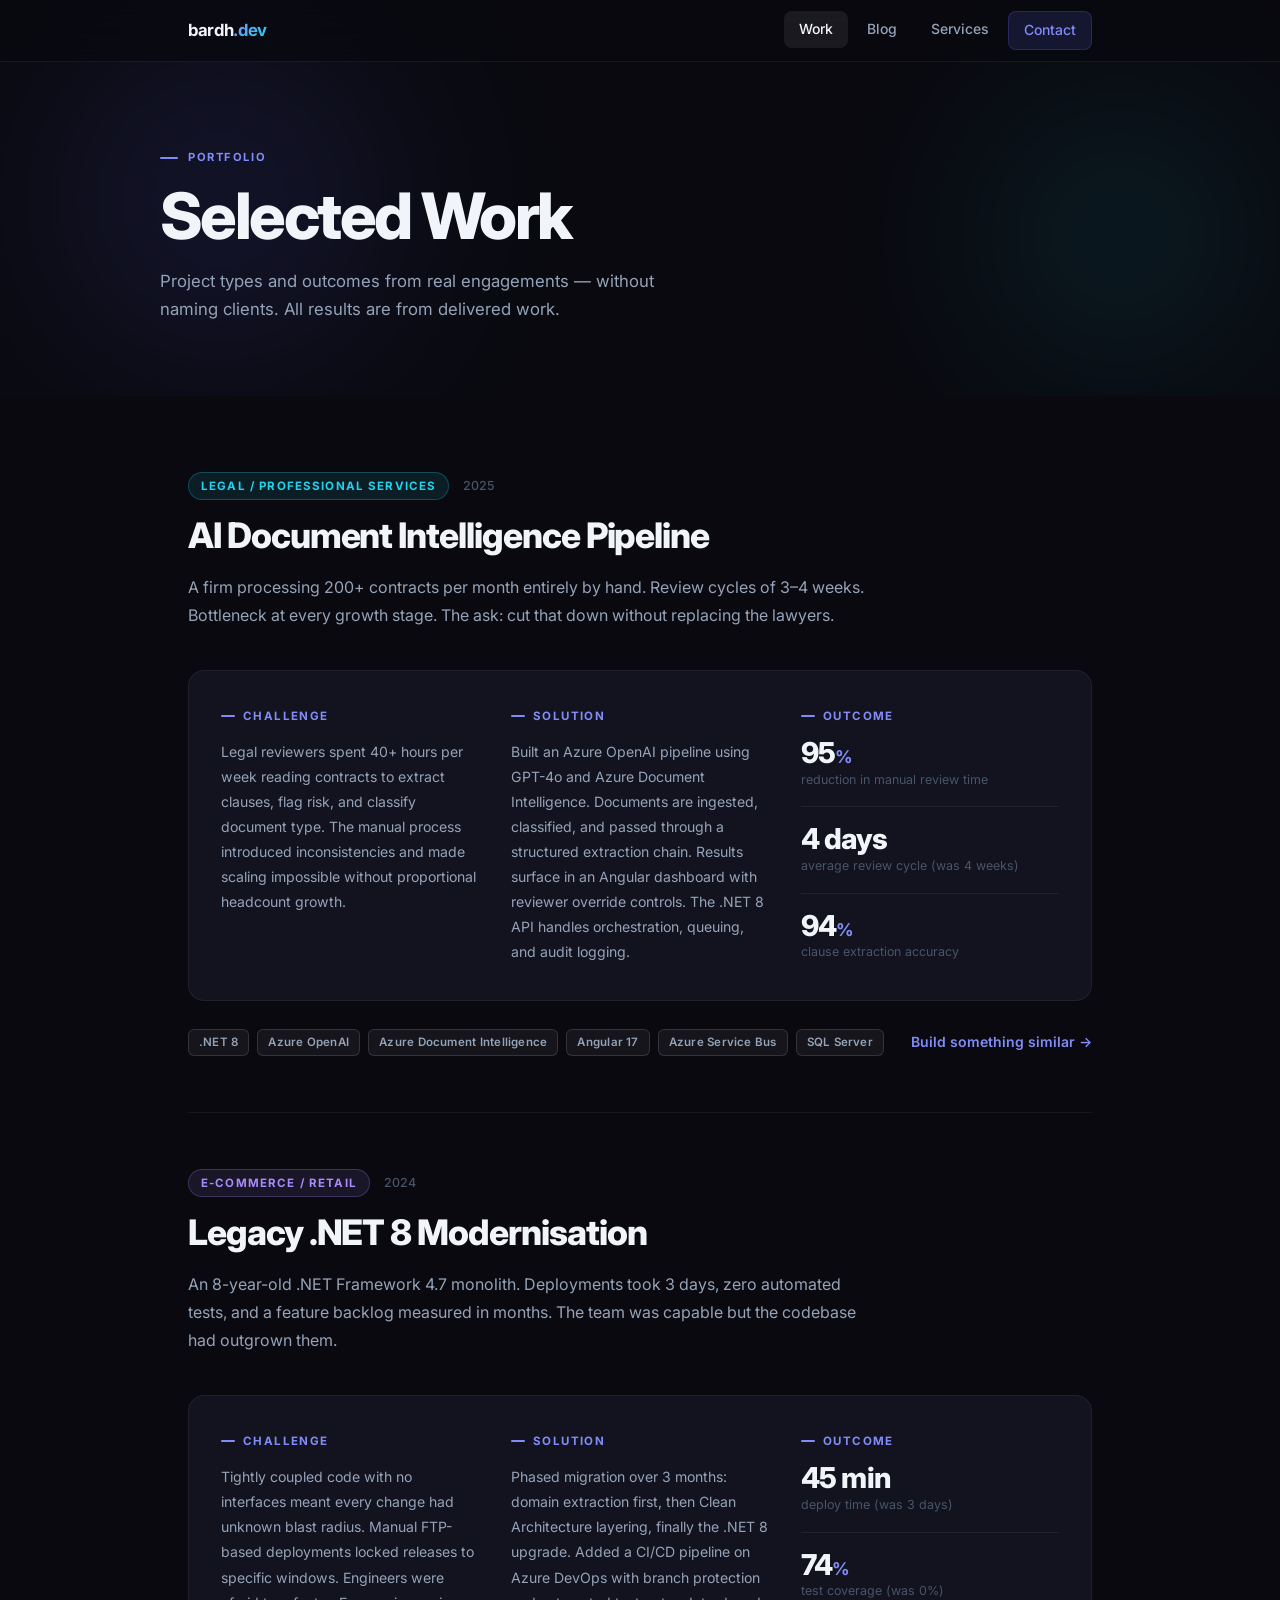
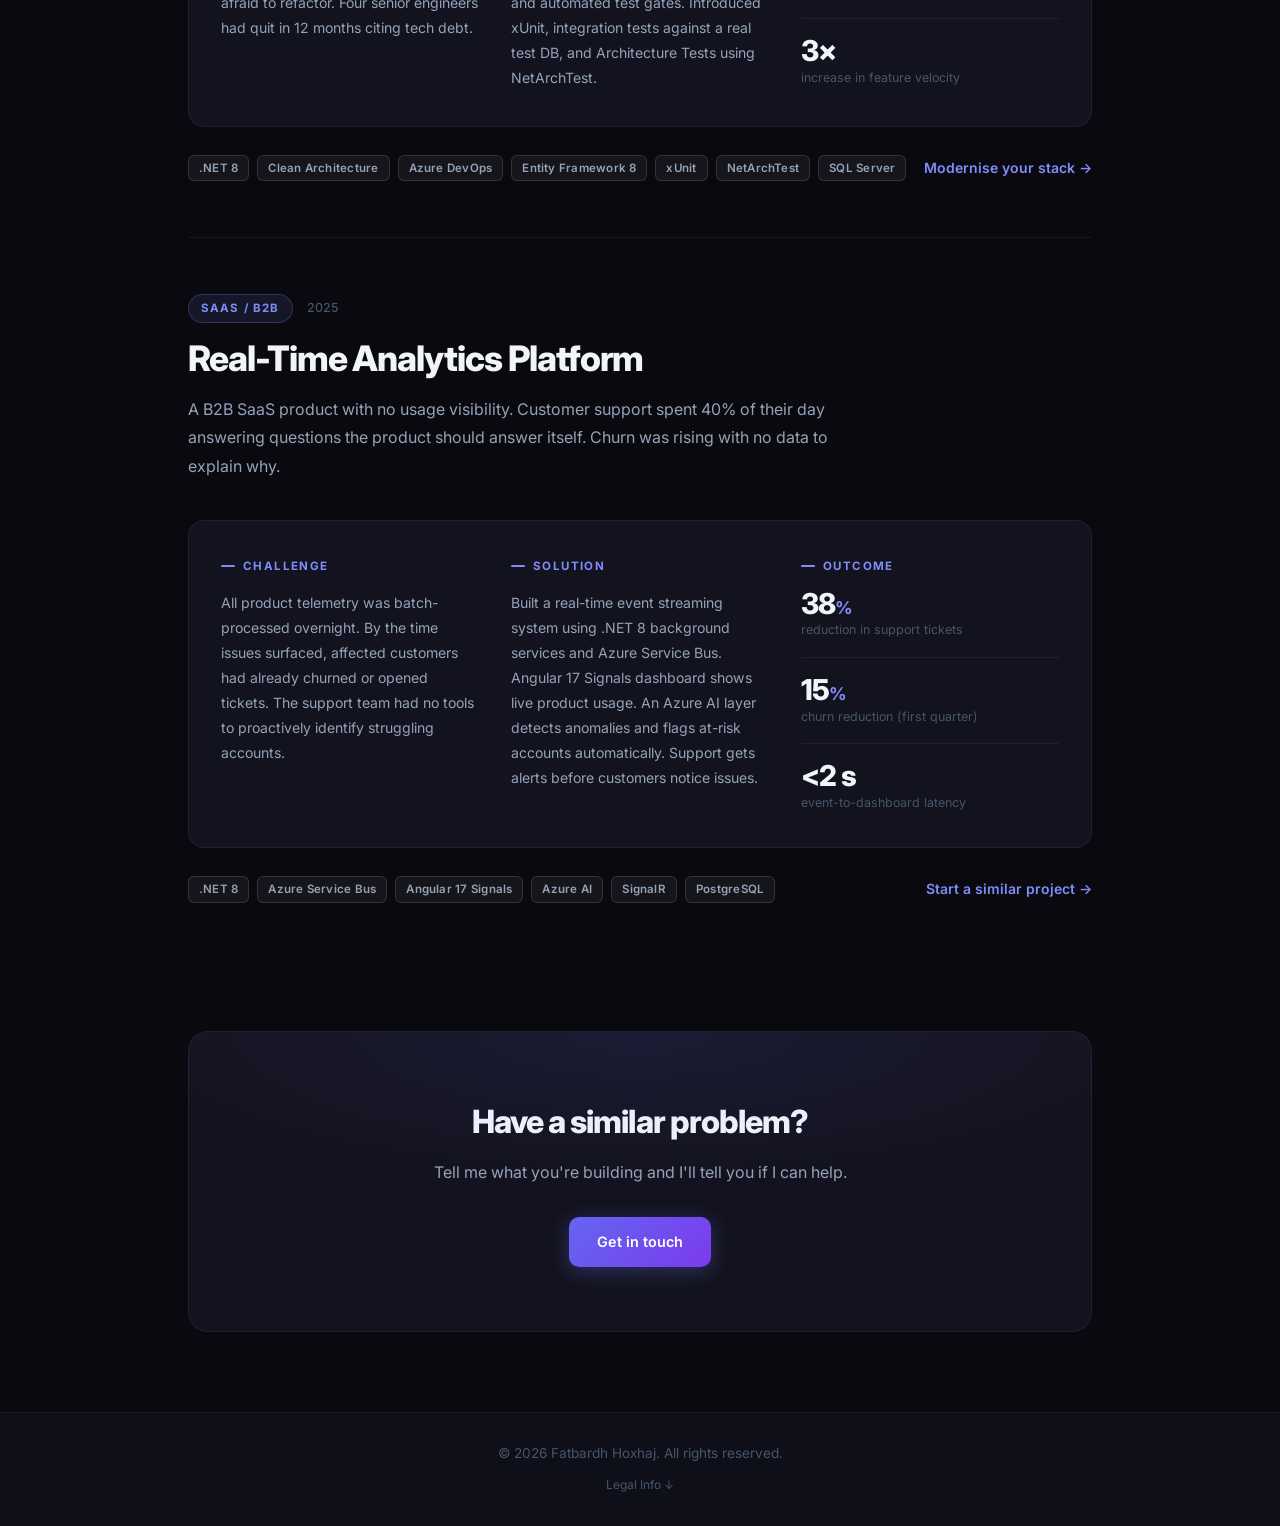
==== commit c474b453: "Connect blog to nav and add core SEO basics Blog posts were orphaned with no listing page or nav lin" ====
--- a/work.html
+++ b/work.html
@@ -5,6 +5,18 @@
     <meta name="viewport" content="width=device-width, initial-scale=1.0">
     <title>Selected Work | Bardh DEV</title>
     <meta name="description" content="Case studies — AI pipelines, .NET modernisation, and real-time analytics platforms built by Bardh Hoxhaj.">
+    <link rel="canonical" href="https://bardh.dev/work.html">
+    <link rel="icon" type="image/svg+xml" href="/favicon.svg">
+
+    <meta property="og:type" content="website">
+    <meta property="og:title" content="Selected Work | Bardh DEV">
+    <meta property="og:description" content="Case studies — AI pipelines, .NET modernisation, and real-time analytics platforms built by Bardh Hoxhaj.">
+    <meta property="og:url" content="https://bardh.dev/work.html">
+    <meta property="og:site_name" content="Bardh DEV">
+    <meta name="twitter:card" content="summary">
+    <meta name="twitter:title" content="Selected Work | Bardh DEV">
+    <meta name="twitter:description" content="Case studies — AI pipelines, .NET modernisation, and real-time analytics platforms built by Bardh Hoxhaj.">
+
     <link rel="preconnect" href="https://fonts.googleapis.com">
     <link rel="preconnect" href="https://fonts.gstatic.com" crossorigin>
     <link href="https://fonts.googleapis.com/css2?family=Inter:wght@400;500;600;700;800&display=swap" rel="stylesheet">
@@ -20,6 +32,7 @@
             <a href="/" class="nav-brand">bardh<span>.dev</span></a>
             <ul>
                 <li><a href="work.html" class="nav-active">Work</a></li>
+                <li><a href="/blog/">Blog</a></li>
                 <li><a href="/#services">Services</a></li>
                 <li><a href="/#contact" class="nav-cta">Contact</a></li>
             </ul>
--- a/style.css
+++ b/style.css
@@ -26,7 +26,10 @@
 /* ─── Reset & Base ───────────────────────────────────────────────────────── */
 *, *::before, *::after { box-sizing: border-box; margin: 0; padding: 0; }
 
-html { scroll-behavior: smooth; }
+html {
+    scroll-behavior: smooth;
+    scroll-padding-top: var(--nav-h);
+}
 
 body {
     font-family: 'Inter', system-ui, -apple-system, sans-serif;
@@ -158,7 +161,6 @@
     background: radial-gradient(circle, #a78bfa, transparent 65%);
     top: 50%;
     left: 50%;
-    translate: -50% -50%;
     animation: floatC 18s ease-in-out infinite;
 }
 
@@ -176,7 +178,8 @@
 
 @keyframes floatC {
     0%, 100% { transform: translate(-50%, -50%) scale(1); }
-    50%       { transform: translate(-50%, -50%) scale(1.15); }
+    33%       { transform: translate(-44%, -56%) scale(1.08); }
+    66%       { transform: translate(-57%, -44%) scale(0.96); }
 }
 
 /* subtle dot-grid texture over hero */
@@ -325,7 +328,12 @@
     color: var(--text-faint);
     animation: bobDown 2s ease-in-out infinite;
     opacity: 0.6;
-}
+    text-decoration: none;
+    display: flex;
+    transition: opacity 0.2s;
+}
+
+.scroll-indicator:hover { opacity: 1; }
 
 @keyframes bobDown {
     0%, 100% { transform: translateY(0); }
@@ -389,52 +397,7 @@
     line-height: 1.65;
 }
 
-/* ─── Blog grid ──────────────────────────────────────────────────────────── */
-.blog-grid {
-    display: grid;
-    grid-template-columns: repeat(auto-fit, minmax(275px, 1fr));
-    gap: 20px;
-}
-
-.blog-card {
-    background: var(--card);
-    border: 1px solid var(--border);
-    border-radius: var(--radius);
-    padding: 26px;
-    position: relative;
-    overflow: hidden;
-    transition: transform 0.25s, border-color 0.25s, box-shadow 0.25s;
-}
-
-/* coloured top bar, revealed on hover */
-.blog-card::before {
-    content: '';
-    position: absolute;
-    top: 0;
-    left: 0;
-    right: 0;
-    height: 2px;
-    background: var(--card-accent, linear-gradient(90deg, var(--accent), var(--cyan)));
-    opacity: 0;
-    transition: opacity 0.25s;
-}
-
-.blog-card:hover {
-    transform: translateY(-6px);
-    border-color: var(--border-hover);
-    box-shadow: 0 24px 56px rgba(0, 0, 0, 0.45);
-}
-
-.blog-card:hover::before { opacity: 1; }
-
-.blog-meta {
-    display: flex;
-    align-items: center;
-    gap: 10px;
-    margin-bottom: 14px;
-}
-
-/* tag base */
+/* ─── Article tags (used in blog article pages) ─────────────────────────── */
 .blog-tag {
     display: inline-flex;
     align-items: center;
@@ -468,45 +431,6 @@
 .blog-date {
     color: var(--text-faint);
     font-size: 0.8rem;
-}
-
-.blog-card h3 {
-    font-size: 1rem;
-    font-weight: 600;
-    line-height: 1.5;
-    letter-spacing: -0.01em;
-    margin-bottom: 10px;
-}
-
-.blog-card h3 a {
-    color: var(--text);
-    text-decoration: none;
-    transition: color 0.2s;
-}
-
-.blog-card h3 a:hover { color: var(--cyan); }
-
-.blog-card > p {
-    color: var(--text-muted);
-    font-size: 0.875rem;
-    line-height: 1.7;
-    margin-bottom: 20px;
-}
-
-.read-more {
-    color: var(--accent-light);
-    font-size: 0.85rem;
-    font-weight: 600;
-    text-decoration: none;
-    display: inline-flex;
-    align-items: center;
-    gap: 5px;
-    transition: color 0.2s, gap 0.2s;
-}
-
-.read-more:hover {
-    color: var(--cyan);
-    gap: 9px;
 }
 
 /* ─── Contact ────────────────────────────────────────────────────────────── */
@@ -532,13 +456,6 @@
     font-size: 1.05rem;
     line-height: 1.75;
     margin-bottom: 36px;
-}
-
-.contact-actions {
-    display: flex;
-    gap: 12px;
-    justify-content: center;
-    flex-wrap: wrap;
 }
 
 /* ─── Back to top ────────────────────────────────────────────────────────── */
@@ -827,7 +744,7 @@
 .form-note.error { color: #f87171; }
 
 /* ─── Responsive ─────────────────────────────────────────────────────────── */
-@media (max-width: 900px) {
+@media (max-width: 700px) {
     .services-grid { grid-template-columns: 1fr; }
 }
 
@@ -839,8 +756,6 @@
     section { margin-bottom: 64px; }
 
     .contact-card { padding: 48px 24px; }
-
-    .blog-grid { grid-template-columns: 1fr; }
 }
 
 @media (max-width: 480px) {
